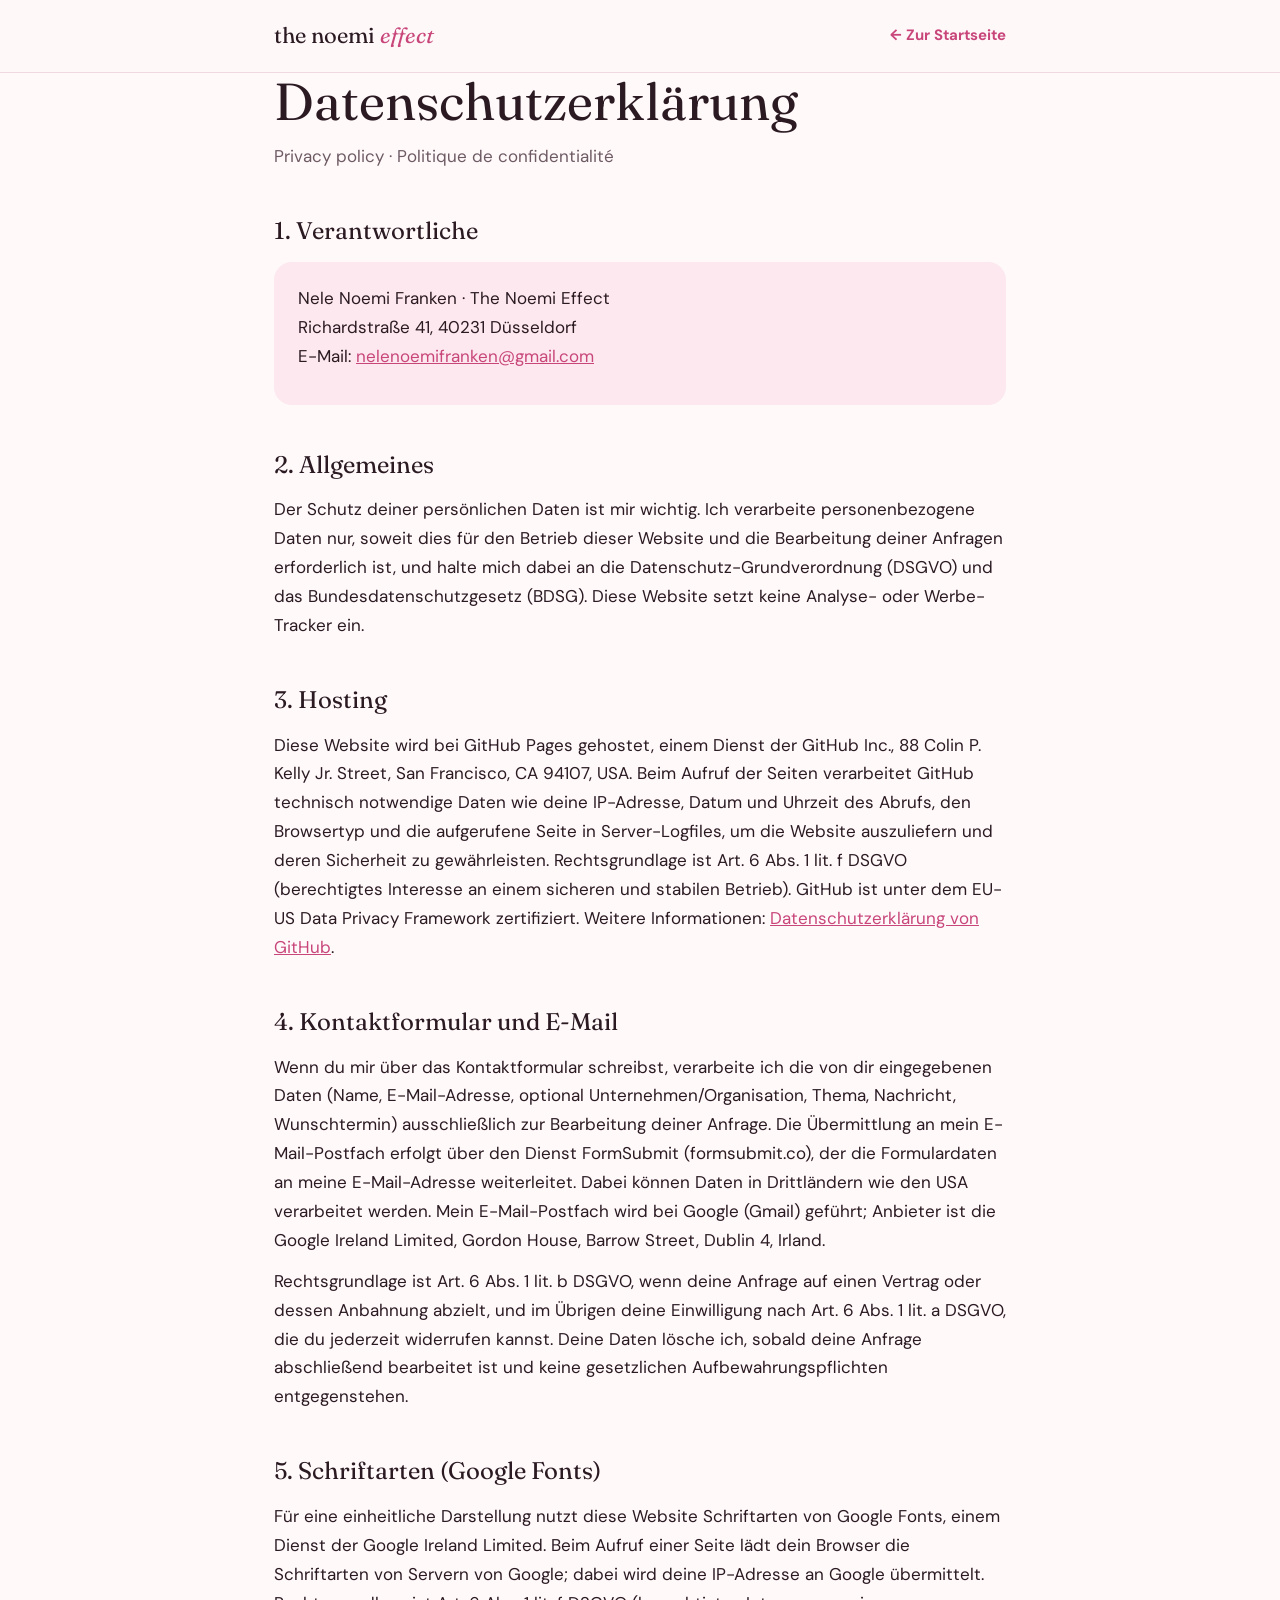
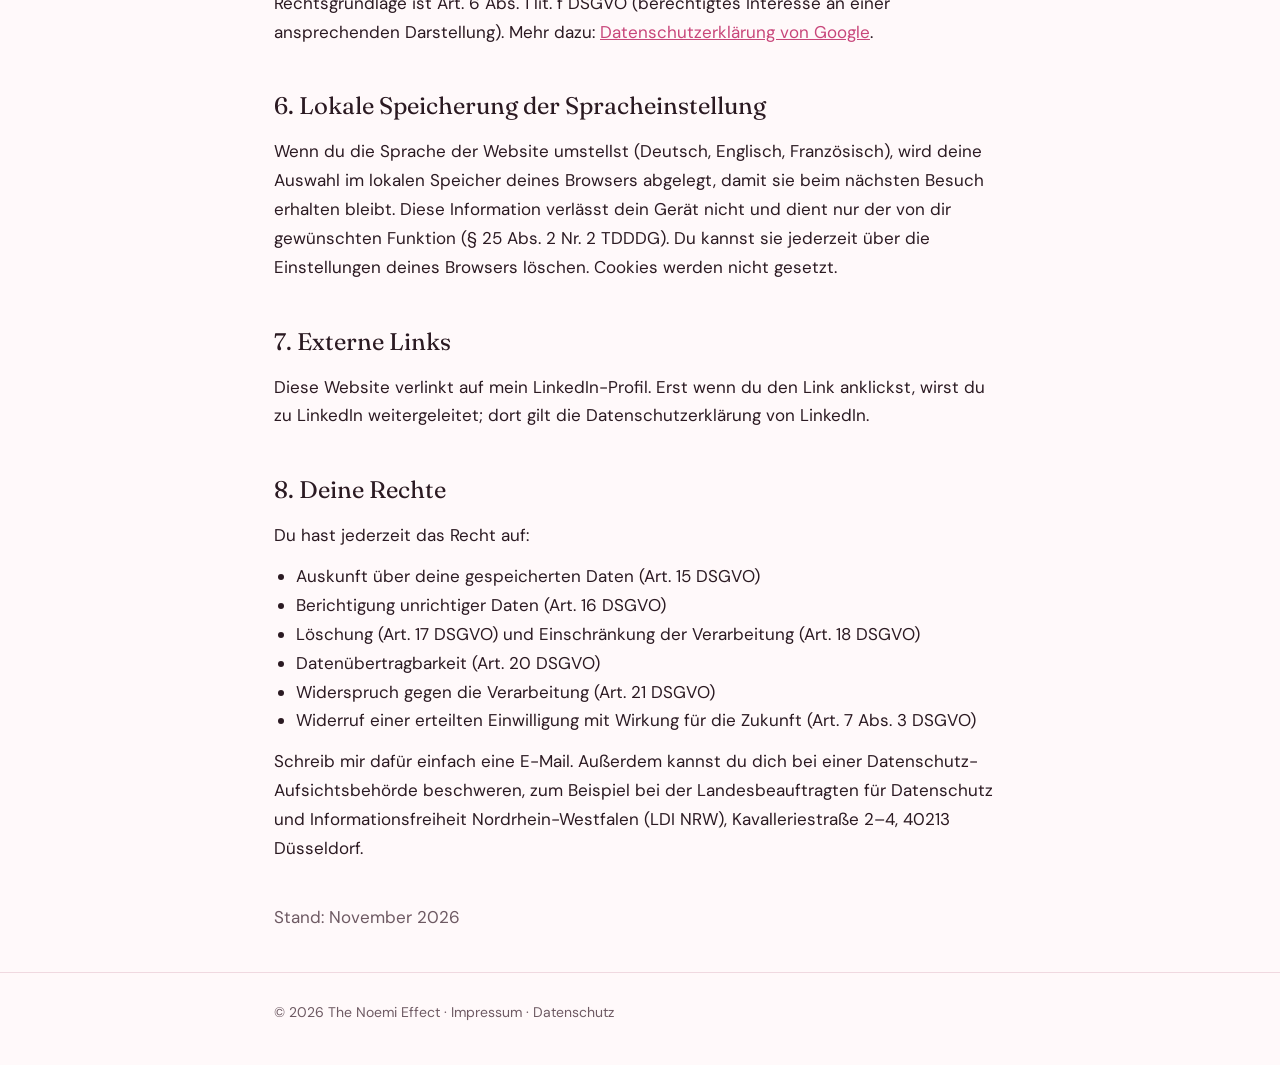
==== datenschutz.html @ e895b503 "Website The Noemi Effect (DE/EN/FR) Co-Authored-By: Claude Opus 5.5 <noreply@anthropic.com>" ====
<!doctype html>
<html lang="de">
<head>
<meta charset="utf-8">
<meta name="viewport" content="width=device-width, initial-scale=1">
<title>Datenschutz · The Noemi Effect</title>
<meta name="robots" content="noindex">
<link rel="preconnect" href="https://fonts.googleapis.com">
<link rel="preconnect" href="https://fonts.gstatic.com" crossorigin>
<link href="https://fonts.googleapis.com/css2?family=Fraunces:ital,opsz,wght@0,9..144,400;1,9..144,400&family=DM+Sans:wght@400;700&display=swap" rel="stylesheet">
<link rel="stylesheet" href="legal.css">
</head>
<body>
<header><nav class="wrap nav"><a href="index.html" class="logo">the noemi <span>effect</span></a><a href="index.html" class="back">← Zur Startseite</a></nav></header>
<main class="wrap">
  <h1>Datenschutzerklärung</h1>
  <p class="sub">Privacy policy · Politique de confidentialité</p>

  <h2>1. Verantwortliche</h2>
  <div class="box"><p>Nele Noemi Franken · The Noemi Effect<br>Richardstraße 41, 40231 Düsseldorf<br>E-Mail: <a href="mailto:nelenoemifranken@gmail.com">nelenoemifranken@gmail.com</a></p></div>

  <h2>2. Allgemeines</h2>
  <p>Der Schutz deiner persönlichen Daten ist mir wichtig. Ich verarbeite personenbezogene Daten nur, soweit dies für den Betrieb dieser Website und die Bearbeitung deiner Anfragen erforderlich ist, und halte mich dabei an die Datenschutz-Grundverordnung (DSGVO) und das Bundesdatenschutzgesetz (BDSG). Diese Website setzt keine Analyse- oder Werbe-Tracker ein.</p>

  <h2>3. Hosting</h2>
  <p>Diese Website wird bei GitHub Pages gehostet, einem Dienst der GitHub Inc., 88 Colin P. Kelly Jr. Street, San Francisco, CA 94107, USA. Beim Aufruf der Seiten verarbeitet GitHub technisch notwendige Daten wie deine IP-Adresse, Datum und Uhrzeit des Abrufs, den Browsertyp und die aufgerufene Seite in Server-Logfiles, um die Website auszuliefern und deren Sicherheit zu gewährleisten. Rechtsgrundlage ist Art. 6 Abs. 1 lit. f DSGVO (berechtigtes Interesse an einem sicheren und stabilen Betrieb). GitHub ist unter dem EU-US Data Privacy Framework zertifiziert. Weitere Informationen: <a href="https://docs.github.com/de/site-policy/privacy-policies/github-general-privacy-statement" target="_blank" rel="noopener">Datenschutzerklärung von GitHub</a>.</p>

  <h2>4. Kontaktformular und E-Mail</h2>
  <p>Wenn du mir über das Kontaktformular schreibst, verarbeite ich die von dir eingegebenen Daten (Name, E-Mail-Adresse, optional Unternehmen/Organisation, Thema, Nachricht, Wunschtermin) ausschließlich zur Bearbeitung deiner Anfrage. Die Übermittlung an mein E-Mail-Postfach erfolgt über den Dienst FormSubmit (formsubmit.co), der die Formulardaten an meine E-Mail-Adresse weiterleitet. Dabei können Daten in Drittländern wie den USA verarbeitet werden. Mein E-Mail-Postfach wird bei Google (Gmail) geführt; Anbieter ist die Google Ireland Limited, Gordon House, Barrow Street, Dublin 4, Irland.</p>
  <p>Rechtsgrundlage ist Art. 6 Abs. 1 lit. b DSGVO, wenn deine Anfrage auf einen Vertrag oder dessen Anbahnung abzielt, und im Übrigen deine Einwilligung nach Art. 6 Abs. 1 lit. a DSGVO, die du jederzeit widerrufen kannst. Deine Daten lösche ich, sobald deine Anfrage abschließend bearbeitet ist und keine gesetzlichen Aufbewahrungspflichten entgegenstehen.</p>

  <h2>5. Schriftarten (Google Fonts)</h2>
  <p>Für eine einheitliche Darstellung nutzt diese Website Schriftarten von Google Fonts, einem Dienst der Google Ireland Limited. Beim Aufruf einer Seite lädt dein Browser die Schriftarten von Servern von Google; dabei wird deine IP-Adresse an Google übermittelt. Rechtsgrundlage ist Art. 6 Abs. 1 lit. f DSGVO (berechtigtes Interesse an einer ansprechenden Darstellung). Mehr dazu: <a href="https://policies.google.com/privacy" target="_blank" rel="noopener">Datenschutzerklärung von Google</a>.</p>

  <h2>6. Lokale Speicherung der Spracheinstellung</h2>
  <p>Wenn du die Sprache der Website umstellst (Deutsch, Englisch, Französisch), wird deine Auswahl im lokalen Speicher deines Browsers abgelegt, damit sie beim nächsten Besuch erhalten bleibt. Diese Information verlässt dein Gerät nicht und dient nur der von dir gewünschten Funktion (§ 25 Abs. 2 Nr. 2 TDDDG). Du kannst sie jederzeit über die Einstellungen deines Browsers löschen. Cookies werden nicht gesetzt.</p>

  <h2>7. Externe Links</h2>
  <p>Diese Website verlinkt auf mein LinkedIn-Profil. Erst wenn du den Link anklickst, wirst du zu LinkedIn weitergeleitet; dort gilt die Datenschutzerklärung von LinkedIn.</p>

  <h2>8. Deine Rechte</h2>
  <p>Du hast jederzeit das Recht auf:</p>
  <ul>
    <li>Auskunft über deine gespeicherten Daten (Art. 15 DSGVO)</li>
    <li>Berichtigung unrichtiger Daten (Art. 16 DSGVO)</li>
    <li>Löschung (Art. 17 DSGVO) und Einschränkung der Verarbeitung (Art. 18 DSGVO)</li>
    <li>Datenübertragbarkeit (Art. 20 DSGVO)</li>
    <li>Widerspruch gegen die Verarbeitung (Art. 21 DSGVO)</li>
    <li>Widerruf einer erteilten Einwilligung mit Wirkung für die Zukunft (Art. 7 Abs. 3 DSGVO)</li>
  </ul>
  <p>Schreib mir dafür einfach eine E-Mail. Außerdem kannst du dich bei einer Datenschutz-Aufsichtsbehörde beschweren, zum Beispiel bei der Landesbeauftragten für Datenschutz und Informationsfreiheit Nordrhein-Westfalen (LDI NRW), Kavalleriestraße 2–4, 40213 Düsseldorf.</p>

  <p class="sub" style="margin-top:40px">Stand: November 2026</p>
</main>
<footer><div class="wrap">© 2026 The Noemi Effect · <a href="impressum.html">Impressum</a> · <a href="datenschutz.html">Datenschutz</a></div></footer>
</body>
</html>
---- legal.css ----
:root{--bg:#FFF9FA;--blush:#FCE8EE;--accent:#C8467A;--ink:#2B1A22;--muted:#6E5A63;--line:#F0D9E0}
*{box-sizing:border-box;margin:0;padding:0}
body{font-family:"DM Sans",system-ui,sans-serif;background:var(--bg);color:var(--ink);line-height:1.7;font-size:17px;-webkit-font-smoothing:antialiased}
.wrap{max-width:780px;margin:0 auto;padding:0 24px}
header{border-bottom:1px solid var(--line);background:rgba(255,249,250,.9)}
.nav{display:flex;align-items:center;justify-content:space-between;height:72px;gap:16px}
.logo{font-family:"Fraunces",Georgia,serif;font-size:22px;text-decoration:none;color:var(--ink)}
.logo span{color:var(--accent);font-style:italic}
.back{color:var(--accent);text-decoration:none;font-weight:700;font-size:15px}
.back:hover{text-decoration:underline}
main{padding:64px 0 80px}
h1{font-family:"Fraunces",Georgia,serif;font-weight:400;font-size:clamp(36px,6vw,52px);line-height:1.1;margin-bottom:12px}
.sub{color:var(--muted);margin-bottom:40px}
h2{font-family:"Fraunces",Georgia,serif;font-weight:400;font-size:24px;margin:40px 0 10px}
h3{font-size:17px;margin:22px 0 6px}
p,ul{margin-bottom:12px}
ul{padding-left:22px}
a{color:var(--accent)}
.box{background:var(--blush);border-radius:18px;padding:22px 24px;margin:8px 0 12px}
footer{border-top:1px solid var(--line);padding:28px 0 40px;color:var(--muted);font-size:14px}
footer a{color:inherit;text-decoration:none}
footer a:hover{color:var(--accent)}
@media (max-width:640px){.wrap{padding:0 16px}main{padding:40px 0 60px}.logo{font-size:19px}}
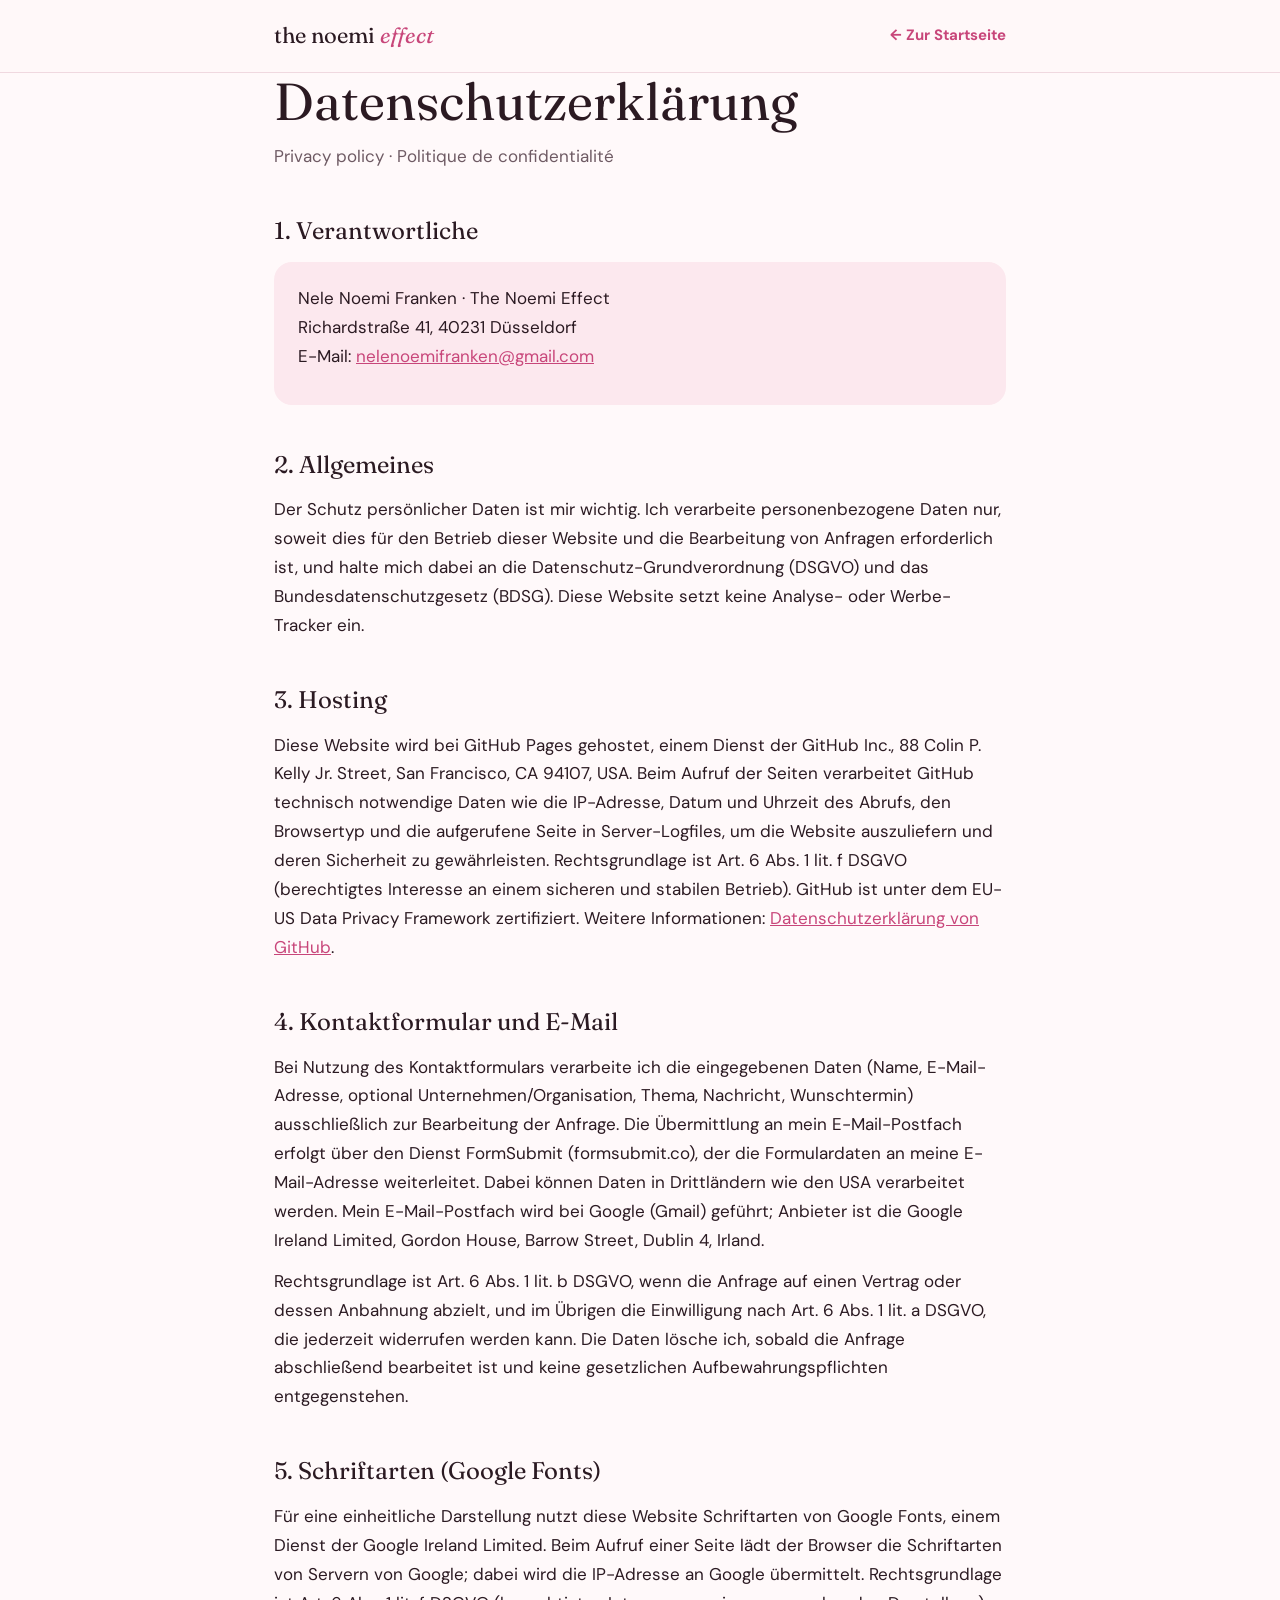
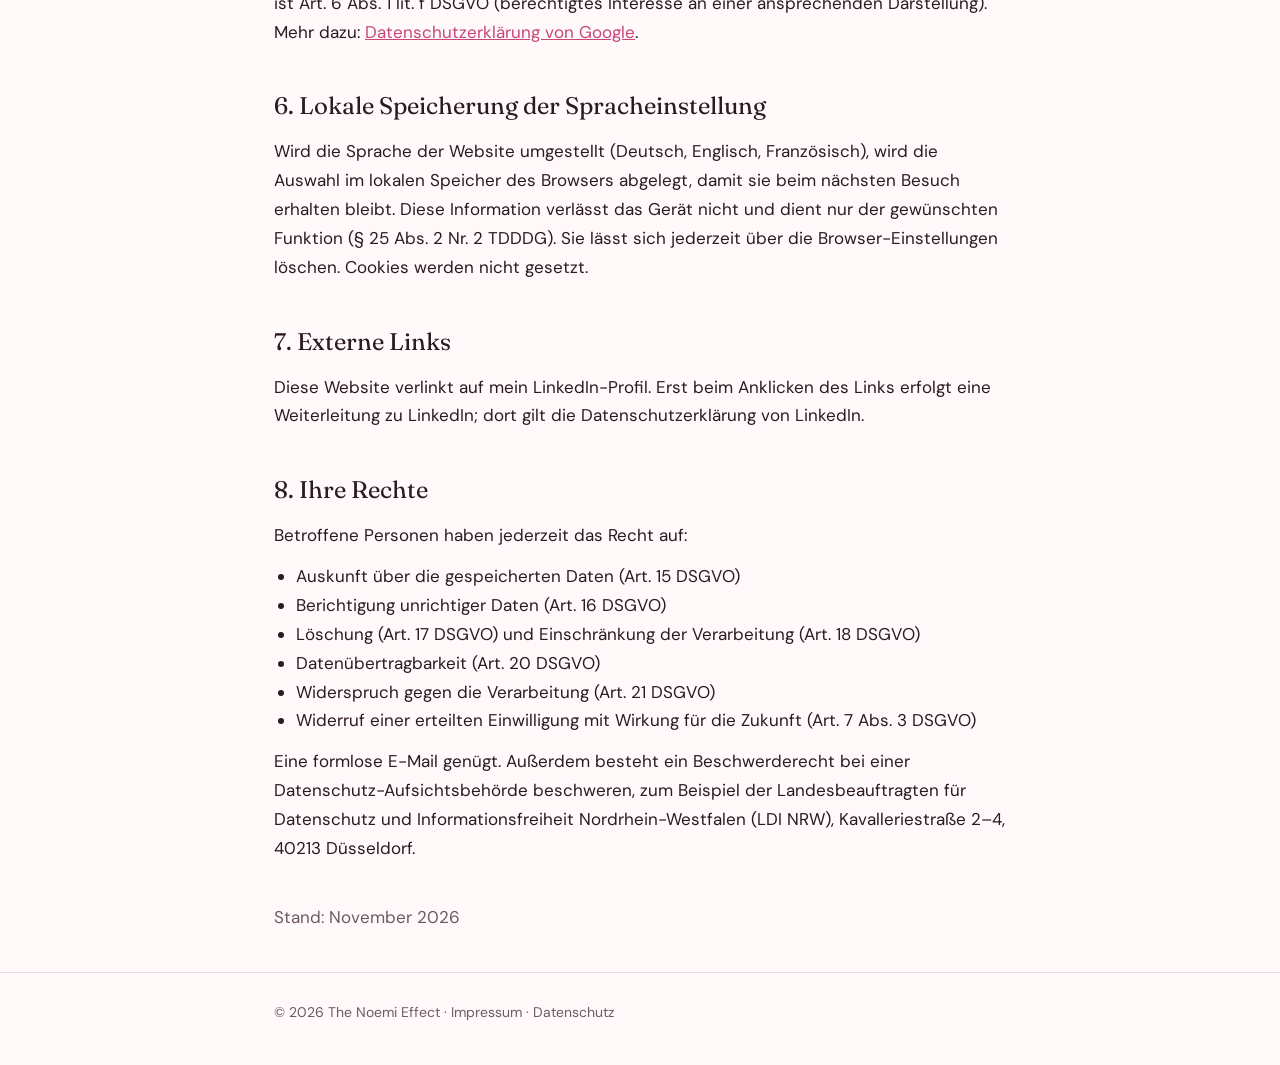
==== commit ab6d72b2: "Fokus auf Organisationen und gemeinnützige Events, neutralere Ansprache Co-Authored-By: Claude Opus " ====
--- a/datenschutz.html
+++ b/datenschutz.html
@@ -20,35 +20,35 @@
   <div class="box"><p>Nele Noemi Franken · The Noemi Effect<br>Richardstraße 41, 40231 Düsseldorf<br>E-Mail: <a href="mailto:nelenoemifranken@gmail.com">nelenoemifranken@gmail.com</a></p></div>
 
   <h2>2. Allgemeines</h2>
-  <p>Der Schutz deiner persönlichen Daten ist mir wichtig. Ich verarbeite personenbezogene Daten nur, soweit dies für den Betrieb dieser Website und die Bearbeitung deiner Anfragen erforderlich ist, und halte mich dabei an die Datenschutz-Grundverordnung (DSGVO) und das Bundesdatenschutzgesetz (BDSG). Diese Website setzt keine Analyse- oder Werbe-Tracker ein.</p>
+  <p>Der Schutz persönlicher Daten ist mir wichtig. Ich verarbeite personenbezogene Daten nur, soweit dies für den Betrieb dieser Website und die Bearbeitung von Anfragen erforderlich ist, und halte mich dabei an die Datenschutz-Grundverordnung (DSGVO) und das Bundesdatenschutzgesetz (BDSG). Diese Website setzt keine Analyse- oder Werbe-Tracker ein.</p>
 
   <h2>3. Hosting</h2>
-  <p>Diese Website wird bei GitHub Pages gehostet, einem Dienst der GitHub Inc., 88 Colin P. Kelly Jr. Street, San Francisco, CA 94107, USA. Beim Aufruf der Seiten verarbeitet GitHub technisch notwendige Daten wie deine IP-Adresse, Datum und Uhrzeit des Abrufs, den Browsertyp und die aufgerufene Seite in Server-Logfiles, um die Website auszuliefern und deren Sicherheit zu gewährleisten. Rechtsgrundlage ist Art. 6 Abs. 1 lit. f DSGVO (berechtigtes Interesse an einem sicheren und stabilen Betrieb). GitHub ist unter dem EU-US Data Privacy Framework zertifiziert. Weitere Informationen: <a href="https://docs.github.com/de/site-policy/privacy-policies/github-general-privacy-statement" target="_blank" rel="noopener">Datenschutzerklärung von GitHub</a>.</p>
+  <p>Diese Website wird bei GitHub Pages gehostet, einem Dienst der GitHub Inc., 88 Colin P. Kelly Jr. Street, San Francisco, CA 94107, USA. Beim Aufruf der Seiten verarbeitet GitHub technisch notwendige Daten wie die IP-Adresse, Datum und Uhrzeit des Abrufs, den Browsertyp und die aufgerufene Seite in Server-Logfiles, um die Website auszuliefern und deren Sicherheit zu gewährleisten. Rechtsgrundlage ist Art. 6 Abs. 1 lit. f DSGVO (berechtigtes Interesse an einem sicheren und stabilen Betrieb). GitHub ist unter dem EU-US Data Privacy Framework zertifiziert. Weitere Informationen: <a href="https://docs.github.com/de/site-policy/privacy-policies/github-general-privacy-statement" target="_blank" rel="noopener">Datenschutzerklärung von GitHub</a>.</p>
 
   <h2>4. Kontaktformular und E-Mail</h2>
-  <p>Wenn du mir über das Kontaktformular schreibst, verarbeite ich die von dir eingegebenen Daten (Name, E-Mail-Adresse, optional Unternehmen/Organisation, Thema, Nachricht, Wunschtermin) ausschließlich zur Bearbeitung deiner Anfrage. Die Übermittlung an mein E-Mail-Postfach erfolgt über den Dienst FormSubmit (formsubmit.co), der die Formulardaten an meine E-Mail-Adresse weiterleitet. Dabei können Daten in Drittländern wie den USA verarbeitet werden. Mein E-Mail-Postfach wird bei Google (Gmail) geführt; Anbieter ist die Google Ireland Limited, Gordon House, Barrow Street, Dublin 4, Irland.</p>
-  <p>Rechtsgrundlage ist Art. 6 Abs. 1 lit. b DSGVO, wenn deine Anfrage auf einen Vertrag oder dessen Anbahnung abzielt, und im Übrigen deine Einwilligung nach Art. 6 Abs. 1 lit. a DSGVO, die du jederzeit widerrufen kannst. Deine Daten lösche ich, sobald deine Anfrage abschließend bearbeitet ist und keine gesetzlichen Aufbewahrungspflichten entgegenstehen.</p>
+  <p>Bei Nutzung des Kontaktformulars verarbeite ich die eingegebenen Daten (Name, E-Mail-Adresse, optional Unternehmen/Organisation, Thema, Nachricht, Wunschtermin) ausschließlich zur Bearbeitung der Anfrage. Die Übermittlung an mein E-Mail-Postfach erfolgt über den Dienst FormSubmit (formsubmit.co), der die Formulardaten an meine E-Mail-Adresse weiterleitet. Dabei können Daten in Drittländern wie den USA verarbeitet werden. Mein E-Mail-Postfach wird bei Google (Gmail) geführt; Anbieter ist die Google Ireland Limited, Gordon House, Barrow Street, Dublin 4, Irland.</p>
+  <p>Rechtsgrundlage ist Art. 6 Abs. 1 lit. b DSGVO, wenn die Anfrage auf einen Vertrag oder dessen Anbahnung abzielt, und im Übrigen die Einwilligung nach Art. 6 Abs. 1 lit. a DSGVO, die jederzeit widerrufen werden kann. Die Daten lösche ich, sobald die Anfrage abschließend bearbeitet ist und keine gesetzlichen Aufbewahrungspflichten entgegenstehen.</p>
 
   <h2>5. Schriftarten (Google Fonts)</h2>
-  <p>Für eine einheitliche Darstellung nutzt diese Website Schriftarten von Google Fonts, einem Dienst der Google Ireland Limited. Beim Aufruf einer Seite lädt dein Browser die Schriftarten von Servern von Google; dabei wird deine IP-Adresse an Google übermittelt. Rechtsgrundlage ist Art. 6 Abs. 1 lit. f DSGVO (berechtigtes Interesse an einer ansprechenden Darstellung). Mehr dazu: <a href="https://policies.google.com/privacy" target="_blank" rel="noopener">Datenschutzerklärung von Google</a>.</p>
+  <p>Für eine einheitliche Darstellung nutzt diese Website Schriftarten von Google Fonts, einem Dienst der Google Ireland Limited. Beim Aufruf einer Seite lädt der Browser die Schriftarten von Servern von Google; dabei wird die IP-Adresse an Google übermittelt. Rechtsgrundlage ist Art. 6 Abs. 1 lit. f DSGVO (berechtigtes Interesse an einer ansprechenden Darstellung). Mehr dazu: <a href="https://policies.google.com/privacy" target="_blank" rel="noopener">Datenschutzerklärung von Google</a>.</p>
 
   <h2>6. Lokale Speicherung der Spracheinstellung</h2>
-  <p>Wenn du die Sprache der Website umstellst (Deutsch, Englisch, Französisch), wird deine Auswahl im lokalen Speicher deines Browsers abgelegt, damit sie beim nächsten Besuch erhalten bleibt. Diese Information verlässt dein Gerät nicht und dient nur der von dir gewünschten Funktion (§ 25 Abs. 2 Nr. 2 TDDDG). Du kannst sie jederzeit über die Einstellungen deines Browsers löschen. Cookies werden nicht gesetzt.</p>
+  <p>Wird die Sprache der Website umgestellt (Deutsch, Englisch, Französisch), wird die Auswahl im lokalen Speicher des Browsers abgelegt, damit sie beim nächsten Besuch erhalten bleibt. Diese Information verlässt das Gerät nicht und dient nur der gewünschten Funktion (§ 25 Abs. 2 Nr. 2 TDDDG). Sie lässt sich jederzeit über die Browser-Einstellungen löschen. Cookies werden nicht gesetzt.</p>
 
   <h2>7. Externe Links</h2>
-  <p>Diese Website verlinkt auf mein LinkedIn-Profil. Erst wenn du den Link anklickst, wirst du zu LinkedIn weitergeleitet; dort gilt die Datenschutzerklärung von LinkedIn.</p>
+  <p>Diese Website verlinkt auf mein LinkedIn-Profil. Erst beim Anklicken des Links erfolgt eine Weiterleitung zu LinkedIn; dort gilt die Datenschutzerklärung von LinkedIn.</p>
 
-  <h2>8. Deine Rechte</h2>
-  <p>Du hast jederzeit das Recht auf:</p>
+  <h2>8. Ihre Rechte</h2>
+  <p>Betroffene Personen haben jederzeit das Recht auf:</p>
   <ul>
-    <li>Auskunft über deine gespeicherten Daten (Art. 15 DSGVO)</li>
+    <li>Auskunft über die gespeicherten Daten (Art. 15 DSGVO)</li>
     <li>Berichtigung unrichtiger Daten (Art. 16 DSGVO)</li>
     <li>Löschung (Art. 17 DSGVO) und Einschränkung der Verarbeitung (Art. 18 DSGVO)</li>
     <li>Datenübertragbarkeit (Art. 20 DSGVO)</li>
     <li>Widerspruch gegen die Verarbeitung (Art. 21 DSGVO)</li>
     <li>Widerruf einer erteilten Einwilligung mit Wirkung für die Zukunft (Art. 7 Abs. 3 DSGVO)</li>
   </ul>
-  <p>Schreib mir dafür einfach eine E-Mail. Außerdem kannst du dich bei einer Datenschutz-Aufsichtsbehörde beschweren, zum Beispiel bei der Landesbeauftragten für Datenschutz und Informationsfreiheit Nordrhein-Westfalen (LDI NRW), Kavalleriestraße 2–4, 40213 Düsseldorf.</p>
+  <p>Eine formlose E-Mail genügt. Außerdem besteht ein Beschwerderecht bei einer Datenschutz-Aufsichtsbehörde beschweren, zum Beispiel der Landesbeauftragten für Datenschutz und Informationsfreiheit Nordrhein-Westfalen (LDI NRW), Kavalleriestraße 2–4, 40213 Düsseldorf.</p>
 
   <p class="sub" style="margin-top:40px">Stand: November 2026</p>
 </main>
